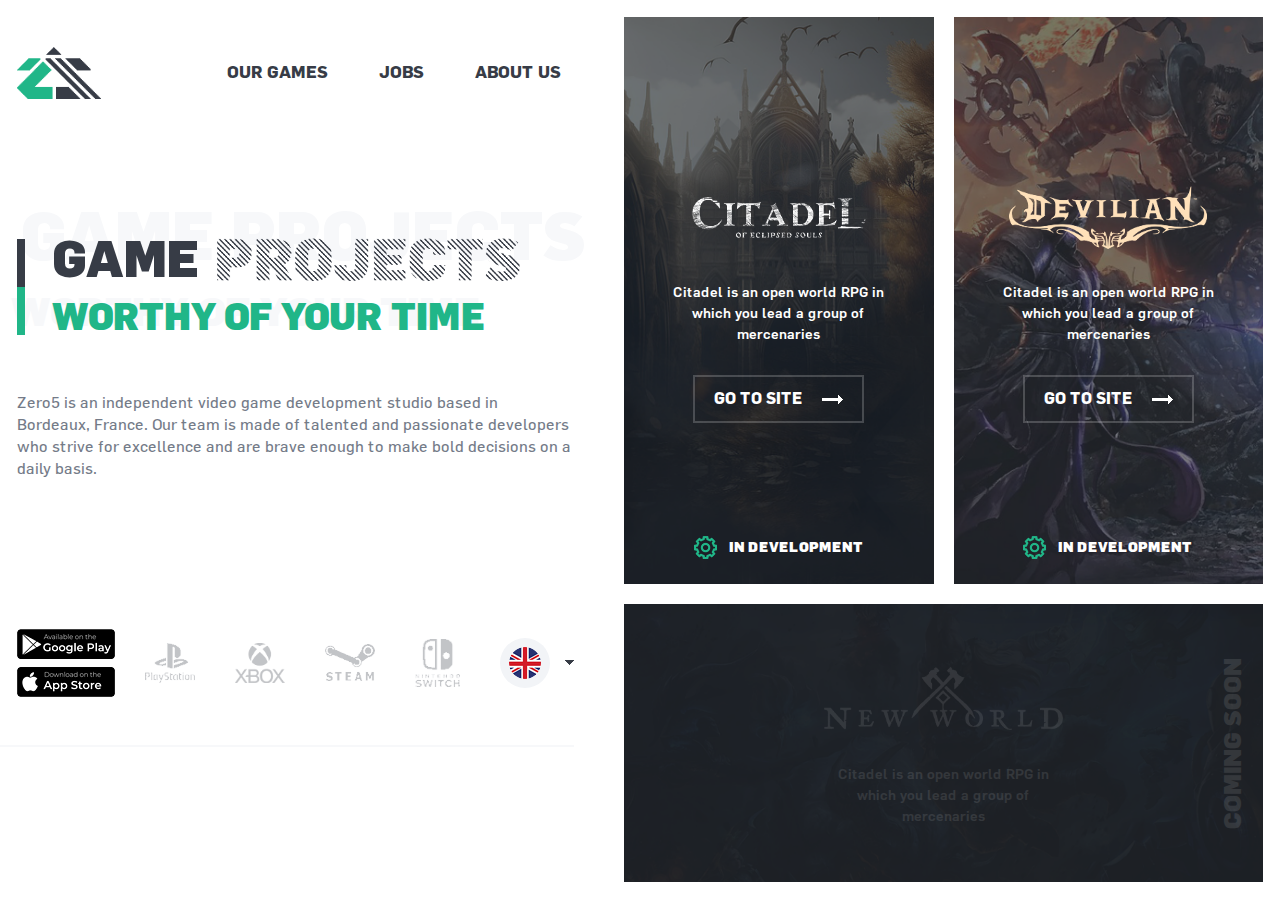
==== index.html @ 0ded73d8 "Add files via upload" ====
<!DOCTYPE html>
<html lang="en">
  <head>
    <meta charset="UTF-8" />
    <meta http-equiv="X-UA-Compatible" content="IE=edge" />
    <meta name="viewport" content="width=device-width, initial-scale=1.0" />
    <title></title>
    <!-- styles -->
    <link rel="stylesheet" href="css/style.css" />
  </head>

  <body>
    <div class="content">
      <div class="container">
        <div class="content__wrapper d-flex">
          <div class="content__left">
            <header class="header">
              <div class="header__wrapper d-flex">
                <a href="/" class="header-logo">
                  <img src="img/logo.png" alt="logo" />
                </a>
                <div class="header__nav d-flex">
                  <a href="about.html" class="header-nav__item">Our games</a>
                  <a href="work.html" class="header-nav__item">Jobs</a>
                  <a href="work-inner.html" class="header-nav__item"
                    >About us</a
                  >
                </div>
              </div>
            </header>
            <section class="preview">
              <div class="preview-top__box">
                <div class="preview-top">
                  <div class="preview__title d-flex">
                    Game <img src="img/preview-title.png" alt="title" />
                  </div>
                  <div class="previews__subtitle">worthy of your time</div>
                </div>
                <p class="preview__text">
                  Zero5 is an independent video game development studio based in
                  Bordeaux, France. Our team is made of talented and passionate
                  developers who strive for excellence and are brave enough to
                  make bold decisions on a daily basis.
                </p>
              </div>

              <div class="preview__footer">
                <div class="preview-footer__left">
                  <div class="preview-footer-left__box">
                    <div class="preview-footer-left__gi pflgi">
                      <a href="#" class="pflgi__item">
                        <img src="img/preview-footer-av-1.png" alt="img" />
                      </a>
                      <a href="#" class="pflgi__item">
                        <img src="img/preview-footer-av-2.png" alt="img" />
                      </a>
                    </div>
                    <div class="preview-footer-left-available__other pflao">
                      <a href="#" class="pflao__item">
                        <img src="img/preview-footer__item-1.png" alt="item" />
                      </a>
                      <a href="#" class="pflao__item">
                        <img src="img/preview-footer__item-2.png" alt="item" />
                      </a>
                      <a href="#" class="pflao__item">
                        <img src="img/preview-footer__item-3.png" alt="item" />
                      </a>
                      <a href="#" class="pflao__item">
                        <img src="img/preview-footer__item-4.png" alt="item" />
                      </a>
                    </div>
                  </div>

                  <div class="preview-footer-left__lang">
                    <div class="pfll__main d-flex">
                      <div class="pfll-main__flag">
                        <img src="img/lang.png" alt="lang" />
                      </div>
                      <div class="pfll-main__angle">
                        <img src="img/angle.png" alt="angle" />
                      </div>
                    </div>
                    <div class="pfll__dropdown">
                      <a
                        href="index-ru.html"
                        class="pfll-dropdown__item d-flex"
                      >
                        <div class="pfll-main__flag">
                          <img src="img/ru.png" alt="lang" />
                        </div>
                        <div class="pfll-main__text">RU</div>
                      </a>
                    </div>
                  </div>
                </div>
              </div>
            </section>
          </div>
          <div class="content__right">
            <div class="content-right__main">
              <!-- item -->
              <div class="content-right-main__item">
                <div class="content-right__top d-flex">
                  <div class="content-right-top__item">
                    <div class="crti__back">
                      <img src="img/crti-back-1.png" alt="back" />
                    </div>
                    <div class="crti__content">
                      <div class="crti__logo">
                        <img src="img/crti-logo-1.png" alt="logo" />
                      </div>
                      <p class="crti__text">
                        Citadel is an open world RPG in which you lead a group
                        of mercenaries
                      </p>
                      <a href="#" class="crti__btn d-flex">
                        <div class="crti-btn__text">go to site</div>
                        <div class="crti-btn__angle">
                          <img src="img/angle-crti.png" alt="angle" />
                        </div>
                      </a>
                      <div class="crti__development d-flex">
                        <div class="crti-development__icon">
                          <img src="img/development-icon.png" alt="icon" />
                        </div>
                        <div class="crti-development__text">IN DEVELOPMENT</div>
                      </div>
                    </div>
                  </div>
                  <div class="content-right-top__item">
                    <div class="crti__back">
                      <img src="img/crti-back-2.png" alt="back" />
                    </div>
                    <div class="crti__content">
                      <div class="crti__logo">
                        <img src="img/crti-logo-2.png" alt="logo" />
                      </div>
                      <p class="crti__text">
                        Citadel is an open world RPG in which you lead a group
                        of mercenaries
                      </p>
                      <a href="#" class="crti__btn d-flex">
                        <div class="crti-btn__text">go to site</div>
                        <div class="crti-btn__angle">
                          <img src="img/angle-crti.png" alt="angle" />
                        </div>
                      </a>
                      <div class="crti__development d-flex">
                        <div class="crti-development__icon">
                          <img src="img/development-icon.png" alt="icon" />
                        </div>
                        <div class="crti-development__text">IN DEVELOPMENT</div>
                      </div>
                    </div>
                  </div>
                </div>
                <div class="content-right__bottom">
                  <div class="content-right-top__item soon">
                    <div class="crti__back">
                      <img src="img/crti-back-3.png" alt="back" />
                    </div>
                    <div class="crti__content">
                      <div class="crti__logo">
                        <img src="img/crti-logo-3.png" alt="logo" />
                      </div>
                      <p class="crti__text">
                        Citadel is an open world RPG in which you lead a group
                        of mercenaries
                      </p>
                      <div class="crti__soon">COMING SOON</div>
                    </div>
                  </div>
                </div>
              </div>
            </div>
          </div>
        </div>
      </div>
    </div>

    <!-- jquery -->
    <script
      src="https://code.jquery.com/jquery-3.6.4.min.js"
      integrity="sha256-oP6HI9z1XaZNBrJURtCoUT5SUnxFr8s3BzRl+cbzUq8="
      crossorigin="anonymous"
    ></script>
    <!-- scripts -->
    <script src="js/script.js"></script>
  </body>
</html>
---- css/style.css ----
/* BASIC SETTINGS */
/* fonts */
@font-face {
  font-family: "Flama";
  src: url("../fonts/Flama.eot");
  src: url("../fonts/Flama.eot?#iefix") format("embedded-opentype"),
    url("../fonts/Flama.woff2") format("woff2"),
    url("Flama.woff") format("woff"),
    url("../fonts/Flama.ttf") format("truetype"),
    url("Flama.svg#Flama") format("svg");
  font-weight: normal;
  font-style: normal;
  font-display: swap;
}

@font-face {
  font-family: "Flama";
  src: url("../fonts/Flama-Medium.eot");
  src: url("../fonts/Flama-Medium.eot?#iefix") format("embedded-opentype"),
    url("../fonts/Flama-Medium.woff2") format("woff2"),
    url("../fonts/Flama-Medium.woff") format("woff"),
    url("../fonts/Flama-Medium.ttf") format("truetype"),
    url("../fonts/Flama-Medium.svg#Flama-Medium") format("svg");
  font-weight: 500;
  font-style: normal;
  font-display: swap;
}

@font-face {
  font-family: "Flama";
  src: url("../fonts/Flama-Bold.eot");
  src: url("../fonts/Flama-Bold.eot?#iefix") format("embedded-opentype"),
    url("../fonts/Flama-Bold.woff2") format("woff2"),
    url("../fonts/Flama-Bold.woff") format("woff"),
    url("../fonts/Flama-Bold.ttf") format("truetype"),
    url("../fonts/Flama-Bold.svg#Flama-Bold") format("svg");
  font-weight: bold;
  font-style: normal;
  font-display: swap;
}
@font-face {
  font-family: "Flama";
  src: url("../fonts/FlamaBlack.eot");
  src: url("../fonts/FlamaBlack.eot?#iefix") format("embedded-opentype"),
    url("../fonts/FlamaBlack.woff2") format("woff2"),
    url("../fonts/FlamaBlack.woff") format("woff"),
    url("../fonts/FlamaBlack.ttf") format("truetype"),
    url("../fonts/FlamaBlack.svg#FlamaBlack") format("svg");
  font-weight: 900;
  font-style: normal;
  font-display: swap;
}

html {
  -webkit-box-sizing: border-box;
  -moz-box-sizing: border-box;
  box-sizing: border-box;
}
input::placeholder {
  transition: 250ms ease all;
}
input:focus::placeholder {
  opacity: 0;
}
html,
body {
  font-size: 100%;
  -ms-text-size-adjust: 100%;
  -moz-text-size-adjust: 100%;
  -webkit-text-size-adjust: 100%;
  font-size: 14px;
  line-height: 1;
  font-family: "Flama", sans-serif;
  font-weight: 400;
  background: #ffffff;
  overflow-x: hidden;
}
body {
  height: fit-content;
  width: 100%;
  overflow-y: hidden;
}
*,
*:before,
*:after {
  -webkit-box-sizing: inherit;
  -moz-box-sizing: inherit;
  box-sizing: inherit;
  padding: 0;
  margin: 0;
  border: 0;
}

:focus,
a:focus,
a:active :active {
  outline: none;
}

nav,
footer,
header,
aside {
  display: block;
}

input,
button,
textarea {
  font-family: inherit;
}

input::-ms-clear {
  display: none;
}

button {
  cursor: pointer;
}

button::-moz-focus-inner {
  padding: 0;
  border: 0;
}

img {
  display: block;
  vertical-align: top;
}

a {
  display: block;
}

a,
a:visited {
  text-decoration: none;
}

a:hover {
  text-decoration: none;
}

ul li {
  list-style: none;
}

h1,
h2,
h3,
h4,
h5,
h6 {
  font-size: inherit;
  font-weight: 400;
}

.d-flex {
  display: -webkit-box;
  display: -webkit-flex;
  display: -ms-flexbox;
  display: flex;
}
.container {
  width: 100%;
  padding: 17px 0px 17px 102px;
  margin: 0 auto;
}
.content__left {
  padding: 70px 0 80px;
  width: 50%;
}
.content__right {
  width: 50%;
  padding-right: 17px;
}
.content__wrapper {
  justify-content: space-between;
  gap: 100px;
}
.header__wrapper {
  align-items: center;
  justify-content: space-between;
}
.header__nav {
  gap: 35px;
}
.header-nav__item {
  padding: 15px 18px;
  font-weight: 700;
  color: #373c46;
  position: relative;
  font-size: 20px;
  transition: 250ms ease all;
  text-transform: uppercase;
}
.header-nav__item:hover {
  color: #20b688;
}
.preview-top__box {
  margin-top: 190px;
  margin-bottom: 250px;
}
.preview__title {
  font-weight: 900;
  color: #373c46;
  font-size: 86px;
  text-transform: uppercase;
  align-items: center;
  gap: 30px;
  line-height: 86px;
  position: relative;
  z-index: 2;
}
.preview {
  position: relative;
}
.preview::after {
  content: "";
  bottom: -75px;
  position: absolute;
  right: 0;
  width: 1000%;
  height: 2px;
  background: #f7f8fa;
}
.content-right__main {
  height: 100%;
}
.content-right-main__item {
  height: 100%;
}
.pfll__main {
  align-items: center;
  gap: 15px;
  cursor: pointer;
}
.pfll-main__flag {
  width: 50px;
  height: 50px;
  border-radius: 100px;
  background: #f2f4f7;
  display: flex;
  justify-content: center;
  align-items: center;
  cursor: pointer;
}
/* width */
::-webkit-scrollbar {
  width: 5px;
  height: 5px;
}

/* Track */
::-webkit-scrollbar-track {
  background: #20b688;
}

/* Handle */
::-webkit-scrollbar-thumb {
  background: #373c46;
}

.pfll-main__flag img {
  width: 32px;
  height: 32px;
  border-radius: 100px;
  overflow: hidden;
}

.pfll-dropdown__item .pfll-main__flag {
  width: 32px;
  height: 32px;
  background: transparent;
}
.pfll__main.active .pfll-main__angle img {
  transform: rotate(180deg);
}
.pfll-main__angle img {
  transition: 250ms ease all;
}
.pfll__dropdown {
  transition: 250ms ease all;
  transform: translateY(10px);
  opacity: 0;
  visibility: hidden;
}
.pfll__dropdown.active {
  visibility: visible;
  opacity: 1;
  transform: translateY(0);
}
.pfll-dropdown__item {
  padding: 10px 8px;
  align-items: center;
  gap: 16px;
  transition: 250ms ease all;
}
.pfll-dropdown__item:hover {
  color: #20b688;
}
.pfll-main__text {
  font-weight: 700;
  font-size: 17px;
}
.preview-footer-left__lang {
  position: relative;
}
.pfll__dropdown {
  position: absolute;
  bottom: 110%;
}
.content-right__top {
  justify-content: space-between;
}
.preview-footer-left__box {
  display: flex;
  align-items: center;
  gap: 60px;
}
.crti__content {
  position: absolute;
  width: 100%;
  height: 100%;
  left: 0;
  top: 0;
  z-index: 1;
  display: flex;
  flex-direction: column;
  justify-content: center;
  align-items: center;
  text-align: center;
}
.content-right-top__item {
  position: relative;
  width: calc(50% - 10px);
  height: 100%;
}
.content-right-top__item::after {
  content: "";
  width: 100%;
  height: 100%;
  position: absolute;
  top: 0;
  left: 0;
  background: rgb(0 0 0 / 20%);
  opacity: 0;
  visibility: hidden;
  transition: 250ms ease all;
}
.crti__btn {
  padding: 20px 25px;
  border: 2px solid rgb(255 255 255 / 20%);
  align-items: center;
  gap: 20px;
  font-weight: 700;
  color: #fff;
  text-transform: uppercase;
  font-size: 18px;
  line-height: 18px;
  transition: 250ms ease all;
}
.content-right-top__item.soon .crti__content {
  opacity: 0.1;
}
.content-right-top__item.soon::after {
  display: none;
}
.crti__soon {
  font-weight: 900;
  font-size: 32px;
  color: #fff;
  position: absolute;
  right: -70px;
  transform: rotate(-90deg);
}
.pflgi__item {
  transition: 250ms ease all;
}
.pflao__item {
  opacity: 0.3;
  transition: 250ms ease all;
}
.pflao__item:hover {
  opacity: 1;
}
.pflgi__item:hover {
  transform: scale(1.1);
}
.pfll__main .pfll-main__flag img {
  transition: 250ms ease all;
}
.pfll__main:hover .pfll-main__flag img {
  width: 35px;
  height: 35px;
}
.pfll__main.active:hover .pfll-main__flag img {
  width: 32px;
  height: 32px;
}
.content-right__bottom .crti__text {
  margin-bottom: 0;
}
.crti__btn:hover {
  background: rgb(255 255 255 / 20%);
  border: 2px solid transparent;
}
.content-right-top__item:hover::after {
  opacity: 1;
  visibility: visible;
}
.crti__development {
  position: absolute;
  align-items: center;
  bottom: 25px;
  gap: 12px;
  font-weight: 900;
  color: #fff;
  font-size: 15px;
}
.crti__logo {
  margin-bottom: 45px;
  height: 100px;
  display: flex;
  align-items: center;
  justify-content: center;
}
.crti__text {
  font-weight: 500;
  line-height: 21px;
  color: #fff;
  max-width: 283px;
  margin-bottom: 58px;
}
.content-right__bottom .content-right-top__item {
  width: 100%;
}
.content-right-main__item:not(:first-child) {
  margin-top: 30px;
}
.content-right__bottom {
  height: calc(33.3% - 10px);
  display: flex;
  flex-direction: column;
  justify-content: flex-end;
  margin-top: 20px;
}
.content__right {
  position: relative;
  z-index: 3;
}
.content-right__top {
  height: calc(66.6% - 10px);
}
.pfll-dropdown__item {
  cursor: pointer;
}
.crti__back img {
  position: absolute;
  width: 100%;
  height: 100%;
  object-fit: cover;
}
.preview-footer-left__gi {
  gap: 8px;
  display: flex;
  flex-direction: column;
}
.preview-footer__left {
  display: flex;
  gap: 60px;
  justify-content: space-between;
  align-items: center;
}
.preview-footer-left-available__other {
  display: flex;
  gap: 60px;
  align-items: center;
}
body {
  height: 100vh;
}
.content,
.container,
.content__wrapper,
.content__left {
  height: 100%;
}
.preview__title::after {
  content: "Game projects";
  font-size: 134px;
  color: #f7f8fa;
  text-wrap: nowrap;
  position: absolute;
  left: 48%;
  transform: translateX(-50%);
  z-index: -1;
  bottom: 50px;
}
.preview__text {
  color: #747b88;
  font-size: 16px;
  max-width: 646px;
  line-height: 22px;
  margin-top: 57px;
}
.previews__subtitle {
  position: relative;
  z-index: 1;
}
.previews__subtitle::after {
  content: "worthy of your time";
  font-size: 80px;
  color: #f7f8fa;
  text-wrap: nowrap;
  position: absolute;
  left: 37%;
  text-transform: uppercase;
  transform: translateX(-50%);
  z-index: -1;
  bottom: 5px;
}
.preview-top {
  padding-left: 45px;
  position: relative;
}
.preview-top::after,
.preview-top::before {
  content: "";
  width: 8px;
  height: 41%;
  background: #373c46;
  position: absolute;
  z-index: 3;
  left: 0;
  top: 9%;
}
.preview-top::before {
  background: #20b688;
  bottom: 9%;
  top: unset;
}
.preview__title img {
  position: relative;
  top: 2px;
}
.previews__subtitle {
  color: #20b688;
  font-weight: 900;
  text-transform: uppercase;
  font-size: 50px;
  line-height: 67px;
}
.header-nav__item::after {
  content: "";
  position: absolute;
  width: 0;
  height: 3px;
  left: 50%;
  transition: 250ms ease all;
  bottom: 0;
  background: #20b688;
}
.header-nav__item:hover::after {
  left: 0;
  width: 100%;
}
.content-right__about {
  background: #f7f8fa;
  height: 100%;
  overflow-y: auto;
  overflow-x: hidden;
  padding: 50px;
}
.crat-title__text {
  color: #373c46;
  font-weight: 900;
  font-size: 36px;
  text-transform: uppercase;
  line-height: 36px;
}
.crat-title__text span {
  color: #20b688;
}
.crat__title {
  display: flex;
  margin-bottom: 19px;
  justify-content: space-between;
  align-items: center;
}
.crat__img {
  height: 230px;
  width: 100%;
  position: relative;
  margin-bottom: 45px;
}
.crat__img img {
  position: absolute;
  width: 100%;
  height: 100%;
  object-fit: cover;
}
.crat__subtitle {
  font-weight: 500;
  color: #373c46;
  font-size: 18px;
  line-height: 24px;
  margin-bottom: 45px;
}
.crat__text {
  color: #373c46;
  font-size: 18px;
  max-width: 732px;
  line-height: 24px;
}
.crat__item:not(:first-child) {
  margin-top: 50px;
}
.crat__list {
  flex-direction: column;
  gap: 20px;
}
.crat-list__item span {
  color: #20b688;
}
.crat-img__list {
  display: grid;
  margin-bottom: 45px;
  grid-template-columns: repeat(3, calc(33.3% - 42px));
  justify-content: space-between;
}
.crat-img-list__item {
  height: 350px;
  position: relative;
}
.crat-img-list__item img {
  width: 100%;
  height: 100%;
  position: absolute;
  left: 0;
  top: 0;
  object-fit: cover;
}
.crat__item .crat__text:not(:first-child) {
  margin-top: 25px;
}
.crat-list__item {
  font-weight: 500;
  line-height: 24px;
  color: #373c46;
  font-size: 16px;
}
.crw__banner {
  width: 100%;
  height: 300px;
  position: relative;
}
.crw-banner__back img {
  width: 100%;
  height: 100%;
  position: absolute;
  object-fit: cover;
  left: 0;
  top: 0;
}
.crw-banner__content {
  position: relative;
  width: 100%;
  height: 100%;
  display: flex;
  flex-direction: column;
  justify-content: center;
  align-items: center;
  text-align: center;
  gap: 10px;
}
.crw-banner__title {
  font-weight: 900;
  color: #f7f8fa;
  font-size: 53px;
  text-transform: uppercase;
}
.crw-banner__text {
  font-weight: 500;
  font-size: 17px;
  color: #f7f8fa;
}

.content-right__work {
  background: #f7f8fa;
  overflow-x: hidden;
  overflow-y: auto;
  height: 100%;
}
.crw__content {
  padding: 25px;
}
.crwc-list__item {
  border: 3px solid #f1f2f5;
  padding: 25px 25px 25px 30px;
  display: flex;
  transition: 350ms ease all;
  gap: 17px;
}
.crwc-list__item:hover {
  border: 3px solid #20b688;
  border-bottom: 3px solid #f1f2f5;
}
.crwc-list__item:hover .crwc-list-item__icon img:nth-child(1) {
  opacity: 0;
}
.crwc-list__item:hover .crwc-list-item__icon img:nth-child(2) {
  opacity: 1;
}
.crwc-list__item:hover .crwclit__title {
  color: #20b688;
}
.crwc-list__item:last-child:hover {
  border: 3px solid #20b688;
  border-bottom: 3px solid #f1f2f5;
}
.crwc-list-item__icon {
  position: relative;
}
.crwc-list-item__icon img {
  width: 39px;
  transition: 350ms ease all;
}
.crwc-list-item__icon img:nth-child(2) {
  opacity: 0;
  position: absolute;
  top: 0;
  left: 0;
}
.crwclit__text {
  max-width: 610px;
  color: #373c46;
  font-size: 16px;
  margin-top: 5px;
}
.crwclit__title {
  transition: 350ms ease all;
  font-weight: 700;
  font-size: 19px;
  color: #373c46;
  line-height: 26px;
  margin-top: 6px;
}
.crwc-list__item:not(:first-child) {
  border-bottom: 0;
}
.crwc-list__item:first-child {
  border-bottom: 0;
}
.crwc-list__item:last-child {
  border: 3px solid #f1f2f5;
}
.crwc--inner {
  padding: 55px 50px;
}
.crwc-info__icon img {
  width: 45px;
}
.crwc__info {
  gap: 20px;
}
.crwc-info-content__title {
  font-weight: 700;
  color: #20b688;
  font-size: 23px;
  margin-top: 10px;
  margin-bottom: 29px;
}
.crwc-info-content__apply {
  font-weight: 500;
  color: #373c46;
  font-size: 16px;
  margin-bottom: 15px;
}
.crwc-info-content__apply a {
  color: #20b688;
  font-weight: 700;
}
.crwc-info-content__apply {
  gap: 4px;
}
.crwc-info-content__info {
  font-weight: 500;
  color: #373c46;
  font-size: 16px;
  margin-top: 15px;
  line-height: 23px;
}
.crwc-info-content__btn {
  font-weight: 900;
  color: #fff;
  font-size: 19px;
  display: flex;
  align-items: center;
  justify-content: center;
  width: fit-content;
  margin-top: 65px;
  gap: 20px;
  background: #20b688;
  transition: 250ms ease all;
  padding: 25px 30px;
  text-transform: uppercase;
}
.pfll-main__text {
  color: #373c46;
}
.content-ru .preview__title::after {
  content: "Игровые проекты";
}
.crwc-info-content__btn:hover {
  transform: scale(1.03);
}
.content-ru .previews__subtitle::after {
  content: "достойные вашего времени";
}
.content-ru .preview__title {
  font-size: 72px;
}
.content-ru .previews__subtitle {
  font-size: 44px;
}
.content-ru .crw-banner__title {
  font-size: 30px;
  width: 95%;
  line-height: 40px;
}
@media screen and (max-width: 2000px) {
  .content-ru .preview__title {
    font-size: 64px;
  }
  .content-ru .previews__subtitle {
    font-size: 37px;
  }
  .content-ru .previews__subtitle::after {
    font-size: 45px;
    left: 43%;
  }
  .content-ru .preview__title::after {
    font-size: 74px;
    content: "Игровые проекты";
    left: 45%;
    bottom: 30px;
  }
}
/* BASIC SETTINGS END*/
@media screen and (max-width: 1800px) {
  .container {
    padding: 17px 0px 17px 80px;
  }
  .content__left {
    padding: 60px 0 70px;
  }
  .header-logo img {
    width: 94px;
  }
  .header__nav {
    gap: 33px;
  }
  .preview__title {
    font-size: 73px;
  }
  .preview__title img {
    width: 405px;
  }
  .crti__logo img {
    width: 90%;
  }
  .crti__logo {
    margin-bottom: 35px;
  }
  .crti__text {
    margin-bottom: 45px;
  }
  .crti__btn {
    padding: 18px 23px;
    font-size: 17px;
  }
  .crti__soon {
    font-size: 30px;
  }
  .preview__title::after {
    font-size: 113px;
    bottom: 45px;
  }
  .previews__subtitle::after {
    font-size: 68px;
  }
  .previews__subtitle {
    font-size: 47px;
  }
  .preview-top__box {
    margin-top: 170px;
    margin-bottom: 230px;
  }
  .content__wrapper {
    gap: 80px;
  }
  .content__left {
    width: 45%;
  }
  .content__right {
    width: 55%;
  }
  .content-right__about {
    padding: 46px;
  }
  .crat-title__text {
    font-size: 35px;
  }
  .crati-title__logo img {
    width: 64px;
  }
  .crat__subtitle {
    margin-bottom: 43px;
  }
  .crat-img__list {
    grid-template-columns: repeat(3, calc(33.3% - 38px));
  }
  .crwc--inner {
    padding: 50px 45px;
  }
  .crwc-info-content__btn {
    margin-top: 60px;
  }
  .content-ru .preview__title {
    font-size: 53px;
  }
  .content-ru .previews__subtitle {
    font-size: 31px;
  }
  .content-ru .preview__title::after {
    font-size: 62px;
  }
  .content-ru .previews__subtitle::after {
    font-size: 38px;
  }
}
@media screen and (max-width: 1600px) {
  .container {
    padding: 17px 0px 17px 40px;
  }
  .content__left {
    padding: 40px 0;
  }
  .header-logo img {
    width: 84px;
  }
  .header-nav__item {
    font-size: 18px;
    padding: 13px 16px;
  }
  .header__nav {
    gap: 28px;
  }
  .preview__title {
    font-size: 56px;
    gap: 20px;
  }
  .preview__title::after {
    font-size: 84px;
    bottom: 33px;
  }
  .preview-top {
    padding-left: 35px;
  }
  .previews__subtitle {
    font-size: 43px;
    line-height: 60px;
  }
  .preview__text {
    margin-top: 45px;
  }
  .preview__text {
    max-width: 560px;
  }
  .previews__subtitle::after {
    font-size: 50px;
  }
  .pflao__item img {
    width: 50px;
  }
  .pflao__item:nth-child(4) img {
    width: 45px;
  }
  .preview-footer-left__box {
    gap: 40px;
  }
  .preview-footer__left {
    gap: 40px;
  }
  .preview-footer-left-available__other {
    gap: 40px;
  }
  .preview__title img {
    width: 321px;
  }
  .preview-top__box {
    margin-top: 150px;
    margin-bottom: 180px;
  }
  .content-right__about {
    padding: 40px;
  }
  .crat-title__text {
    font-size: 33px;
  }
  .crat__title {
    margin-bottom: 16px;
  }
  .crat__subtitle {
    margin-bottom: 40px;
  }
  .crat__img {
    height: 215px;
  }
  .crat__list {
    gap: 18px;
  }
  .crat-img__list {
    grid-template-columns: repeat(3, calc(33.3% - 30px));
  }
  .crat__text {
    line-height: 23px;
  }
  .crwc-list__item {
    padding: 20px 20px 20px 25px;
  }
  .crwc-list-item__icon img {
    width: 36px;
  }
  .crwclit__title {
    margin-top: 3px;
  }
  .crw-banner__title {
    font-size: 47px;
  }
  .crw-banner__text {
    font-size: 16px;
    max-width: 550px;
  }
  .crwc--inner {
    padding: 40px 35px;
  }
  .crwc-info__icon img {
    width: 40px;
  }
  .crwc-info-content__title {
    font-size: 22px;
  }
  .crwc-info-content__info {
    margin-top: 14px;
  }
  .crwc-info-content__btn {
    margin-top: 40px;
    font-size: 18px;
    padding: 22px 27px;
  }
  .content-ru .preview__title {
    font-size: 46px;
    line-height: 60px;
  }
  .content-ru .previews__subtitle {
    font-size: 29px;
  }
}
@media screen and (max-width: 1400px) {
  .container {
    padding: 17px 0px 17px 17px;
  }
  .content__left {
    padding: 30px 0;
  }
  .header__nav {
    gap: 25px;
  }
  .header-nav__item {
    font-size: 17px;
    padding: 11px 13px;
  }
  .preview-top__box {
    margin-top: 130px;
    margin-bottom: 150px;
  }
  .preview__title {
    font-size: 50px;
    gap: 18px;
    line-height: 57px;
  }
  .previews__subtitle::after {
    font-size: 40px;
  }
  .preview-footer-left__box {
    gap: 30px;
  }
  .preview::after {
    bottom: -50px;
  }
  .content__wrapper {
    gap: 50px;
  }
  .crti__logo {
    height: 80px;
    margin-bottom: 25px;
  }
  .crti__text {
    margin-bottom: 30px;
  }
  .crti__btn {
    padding: 13px 19px;
    font-size: 16px;
  }
  .crti__development {
    font-size: 14px;
  }
  .crti__soon {
    font-size: 24px;
    right: -54px;
  }
  .crti__text {
    max-width: 248px;
  }
  .crti__logo img {
    width: 70%;
  }
  .preview__title img {
    width: 303px;
  }
  .preview__title::after {
    font-size: 66px;
    bottom: 23px;
  }
  .previews__subtitle {
    font-size: 37px;
  }
  .content-right__about {
    padding: 35px;
  }
  .crat-title__text {
    font-size: 31px;
  }
  .crati-title__logo img {
    width: 55px;
  }
  .crat__title {
    margin-bottom: 14px;
  }
  .crat__subtitle {
    margin-bottom: 30px;
  }
  .crat__img {
    height: 200px;
    margin-bottom: 35px;
  }
  .crat-img__list {
    margin-bottom: 35px;
  }
  .crat__text {
    font-size: 16px;
  }
  .crat__item .crat__text:not(:first-child) {
    margin-top: 20px;
  }
  .crat-img__list {
    grid-template-columns: repeat(3, calc(33.3% - 15px));
  }
  .crw-banner__title {
    font-size: 43px;
  }
  .crw__banner {
    height: 250px;
  }
  .crw-banner__text {
    max-width: 523px;
  }
  .crw__content {
    padding: 20px;
  }
  .content-ru .preview__title {
    font-size: 42px;
    line-height: 57px;
  }
  .content-ru .previews__subtitle {
    font-size: 25px;
  }
  .content-ru .preview__title::after {
    font-size: 46px;
    bottom: 18px;
  }
  .content-ru .previews__subtitle::after {
    font-size: 28px;
  }
}
@media screen and (max-width: 1200px) {
  .header-logo img {
    width: 70px;
  }
  .header-nav__item {
    font-size: 15px;
    padding: 12px 7px;
  }
  .preview__title {
    font-size: 43px;
    gap: 15px;
    line-height: 54px;
  }
  .preview__title img {
    width: 241px;
  }
  .previews__subtitle {
    font-size: 31px;
  }
  .preview__title::after {
    font-size: 56px;
    bottom: 19px;
  }
  .previews__subtitle::after {
    font-size: 33px;
  }
  .preview__text {
    margin-top: 35px;
  }
  .preview-top__box {
    margin-top: 80px;
    margin-bottom: 90px;
  }
  .preview-footer-left__box {
    gap: 20px;
  }
  .content__left {
    overflow: auto;
  }
  .content__left {
    overflow-x: hidden;
  }
  .content__left::-webkit-scrollbar {
    width: 0;
  }
  .content__left {
    padding-bottom: 0;
  }
  .preview-footer-left__box {
    flex-wrap: wrap;
  }
  .preview-footer-left__gi {
    flex-direction: row;
  }
  .preview-footer__left {
    align-items: flex-end;
  }
  .preview::after {
    bottom: -30px;
  }
  .preview-footer-left-available__other {
    gap: 30px;
  }
  .pfll__main .pfll-main__flag img,
  .pfll-main__flag img {
    width: 26px;
    height: 26px;
  }
  .pfll-dropdown__item {
    padding: 7px 4px;
  }
  .pfll-dropdown__item {
    gap: 11px;
  }
  .pfll-main__flag {
    width: 40px;
    height: 40px;
  }
  .pfll__main:hover .pfll-main__flag img {
    width: 28px;
    height: 28px;
  }
  .crti__text {
    max-width: 200px;
    font-size: 15px;
    line-height: 20px;
    margin-bottom: 25px;
  }
  .crti__logo img {
    width: 65%;
  }
  .crti__development {
    bottom: 15px;
  }
  .crti__logo {
    height: 56px;
    margin-bottom: 20px;
  }
  .content-right__bottom .crti__text {
    max-width: 260px;
  }
  .crti__soon {
    font-size: 19px;
    right: -43px;
  }
  .crti__soon {
    font-size: 19px;
    right: -43px;
    bottom: 50%;
    transform: translateY(25%) rotate(-90deg);
  }
  .content__left {
    padding: 20px 0;
  }
  .crat-title__text {
    font-size: 29px;
  }
  .crat__img {
    height: 180px;
  }
  .crat__item:not(:first-child) {
    margin-top: 40px;
  }
  .crw__banner {
    height: 220px;
  }
  .crwclit__title {
    font-size: 18px;
  }
  .crw-banner__title {
    font-size: 36px;
  }
  .crw-banner__text {
    max-width: 381px;
    line-height: 20px;
  }
  .content-ru .preview__title {
    font-size: 32px;
    line-height: 40px;
  }
  .content-ru .previews__subtitle {
    font-size: 20px;
    line-height: 30px;
  }
  .content-ru .preview__title::after {
    display: none;
  }
  .content-ru .previews__subtitle::after {
    display: none;
  }
}
@media screen and (max-width: 992px) {
  .content__wrapper {
    flex-direction: column;
  }
  .content__left {
    width: 100%;
    overflow: unset;
    height: fit-content;
  }
  .content__left {
    padding: 0;
  }
  .header__nav {
    gap: 20px;
  }
  body {
    height: unset;
  }
  .content__wrapper {
    justify-content: unset;
  }
  .content__right {
    width: 100%;
  }
  .preview__title::after {
    font-size: 49px;
    bottom: 19px;
    left: 25%;
  }
  .previews__subtitle::after {
    left: 22%;
  }
  .content-right-main__item {
    height: 700px;
  }
  .header-logo img {
    width: 60px;
  }
  .container {
    padding: 15px;
  }
  .preview-footer-left__box {
    gap: 40px;
  }
  .content-ru .preview__title {
    font-size: 40px;
    line-height: 60px;
  }
  .content-ru .previews__subtitle {
    font-size: 25px;
    line-height: 35px;
  }
}
@media screen and (max-width: 768px) {
  .content-right__top {
    height: calc(66.6% - 5px);
    flex-direction: column;
  }
  .crti__logo img {
    width: 50%;
  }
  .crti__logo {
    height: 40px;
    margin-bottom: 10px;
  }
  .content-right__top {
    height: 100%;
  }
  .content-right-top__item,
  .content-right__bottom {
    height: 250px;
  }
  .content-right__top {
    height: unset;
  }
  .content-right-main__item {
    gap: 10px;
  }
  .content-right__top {
    gap: 10px;
  }
  .crti__text {
    max-width: 80%;
  }
  .content-right-top__item {
    position: relative;
    width: calc(100%);
  }
  .content-right-main__item {
    height: unset;
  }
  .content-right__bottom {
    margin-top: 10px;
  }
  .preview__title::after {
    display: none;
  }
  .previews__subtitle::after {
    display: none;
  }
  .crti__content {
    top: -10px;
  }
  .crti__development {
    bottom: 5px;
  }
  .content-right-main__item:not(:first-child) {
    margin-top: 10px;
  }
  .content-right__bottom .crti__text {
    margin-top: 20px;
  }
}
@media screen and (max-width: 576px) {
  .header-nav__item {
    font-size: 14px;
    padding: 10px 3px;
  }
  .crti__soon {
    left: 50%;
    transform: translateX(-50%);
    bottom: 5px;
  }
  .content-ru .preview__title {
    font-size: 30px;
    line-height: 54px;
  }
  .content-ru .previews__subtitle {
    font-size: 23px;
  }
  .header__nav {
    gap: 10px;
  }
  .header-logo img {
    width: 50px;
  }
  .preview-top__box {
    margin-top: 50px;
    margin-bottom: 50px;
  }
  .preview__title {
    font-size: 27px;
    gap: 9px;
    line-height: 27px;
  }
  .preview__title img {
    width: 142px;
    top: 1px;
  }
  .crw-banner__title {
    font-size: 28px;
  }
  .crw__banner {
    height: 180px;
  }
  .crw-banner__text {
    max-width: 282px;
    line-height: 20px;
    font-size: 14px;
  }
  .crw__content {
    padding: 10px;
  }
  .crwc-list__item {
    padding: 15px 15px 15px 20px;
    gap: 13px;
  }
  .crwc-list-item__icon img {
    width: 30px;
  }
  .crwclit__title {
    font-size: 16px;
    line-height: 17px;
    margin-bottom: 11px;
  }
  .crwclit__text {
    font-size: 15px;
  }
  .previews__subtitle {
    font-size: 19px;
    line-height: 33px;
  }
  .preview-top {
    padding-left: 15px;
  }
  .preview-top::after,
  .preview-top::before {
    width: 4px;
  }
  .preview__text {
    margin-top: 25px;
    max-width: 100%;
    font-size: 14px;
    line-height: 20px;
  }
  .preview-footer-left__box {
    gap: 20px;
  }
  .pflao__item img {
    width: 40px;
  }
  .pflao__item:nth-child(4) img {
    width: 35px;
  }
  .pfll__main.active:hover .pfll-main__flag img {
    width: 28px;
    height: 28px;
  }
  .crti__text {
    margin-bottom: 15px;
  }
  .crti__btn {
    padding: 9px 16px;
    font-size: 14px;
    gap: 13px;
  }
  .crti-btn__angle img {
    width: 18px;
  }
  .crti-development__icon img {
    width: 20px;
  }
  .crti__soon {
    font-size: 18px;
    right: -43px;
    bottom: 50%;
    transform: translateY(100%) rotate(-90deg);
  }
  .content-right__about {
    padding: 20px;
  }
  .crat-title__text {
    font-size: 24px;
  }
  .crati-title__logo img {
    width: 45px;
  }
  .crat__subtitle {
    font-size: 17px;
    line-height: 22px;
  }
  .crat__img,
  .crat-img-list__item {
    height: 140px;
  }
  .crat-img__list {
    display: flex;
    flex-direction: column;
    gap: 15px;
  }
  .crwc--inner {
    padding: 20px;
  }
  .crwc-info-content__title {
    font-size: 20px;
  }
  .crwc-info-content__info {
    font-size: 15px;
  }
  .crwc-info-content__btn {
    margin-top: 30px;
    font-size: 16px;
    padding: 17px 20px;
  }
  .content-ru .crw-banner__title {
    font-size: 23px;
    width: 95%;
    line-height: 26px;
  }
}
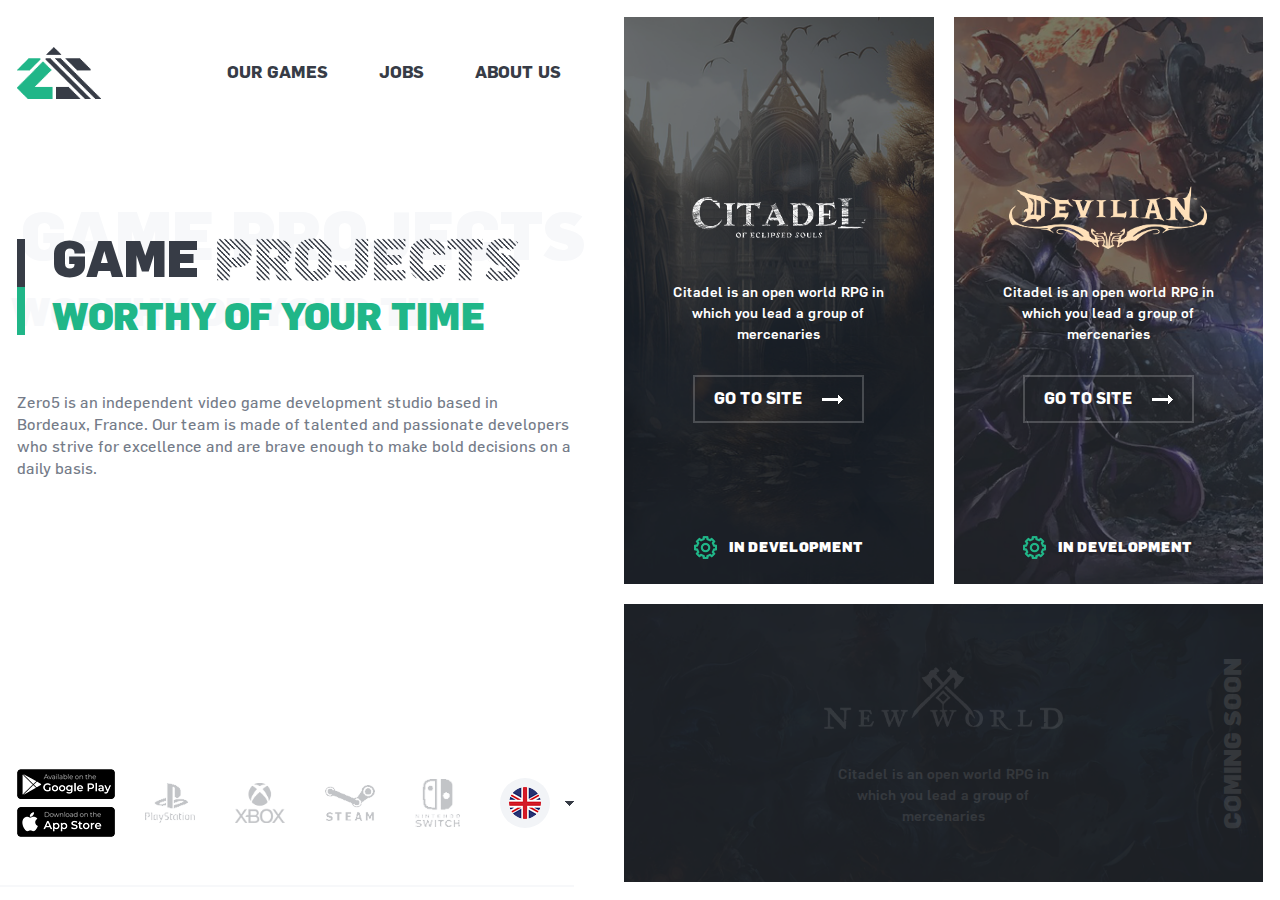
==== commit d8bf91df: "Add files via upload" ====
--- a/index.html
+++ b/index.html
@@ -14,21 +14,19 @@
       <div class="container">
         <div class="content__wrapper d-flex">
           <div class="content__left">
-            <header class="header">
-              <div class="header__wrapper d-flex">
-                <a href="/" class="header-logo">
-                  <img src="img/logo.png" alt="logo" />
-                </a>
-                <div class="header__nav d-flex">
-                  <a href="about.html" class="header-nav__item">Our games</a>
-                  <a href="work.html" class="header-nav__item">Jobs</a>
-                  <a href="work-inner.html" class="header-nav__item"
-                    >About us</a
-                  >
+            <div class="content-left__main--box">
+              <header class="header">
+                <div class="header__wrapper d-flex">
+                  <a href="/" class="header-logo">
+                    <img src="img/logo.png" alt="logo" />
+                  </a>
+                  <div class="header__nav d-flex">
+                    <a href="/" class="header-nav__item">Our games</a>
+                    <a href="work.html" class="header-nav__item">Jobs</a>
+                    <a href="about.html" class="header-nav__item">About us</a>
+                  </div>
                 </div>
-              </div>
-            </header>
-            <section class="preview">
+              </header>
               <div class="preview-top__box">
                 <div class="preview-top">
                   <div class="preview__title d-flex">
@@ -43,7 +41,8 @@
                   make bold decisions on a daily basis.
                 </p>
               </div>
-
+            </div>
+            <section class="preview">
               <div class="preview__footer">
                 <div class="preview-footer__left">
                   <div class="preview-footer-left__box">
--- a/css/style.css
+++ b/css/style.css
@@ -199,7 +199,7 @@
 }
 .preview-top__box {
   margin-top: 190px;
-  margin-bottom: 250px;
+  margin-bottom: 100px;
 }
 .preview__title {
   font-weight: 900;
@@ -829,6 +829,12 @@
   width: 95%;
   line-height: 40px;
 }
+.content__left {
+  max-height: 1000px;
+  display: flex;
+  flex-direction: column;
+  justify-content: space-between;
+}
 @media screen and (max-width: 2000px) {
   .content-ru .preview__title {
     font-size: 64px;
@@ -895,7 +901,7 @@
   }
   .preview-top__box {
     margin-top: 170px;
-    margin-bottom: 230px;
+    margin-bottom: 100px;
   }
   .content__wrapper {
     gap: 80px;
@@ -938,6 +944,9 @@
   }
   .content-ru .previews__subtitle::after {
     font-size: 38px;
+  }
+  .content__left {
+    max-height: 975px;
   }
 }
 @media screen and (max-width: 1600px) {
@@ -1001,7 +1010,7 @@
   }
   .preview-top__box {
     margin-top: 150px;
-    margin-bottom: 180px;
+    margin-bottom: 100px;
   }
   .content-right__about {
     padding: 40px;
@@ -1067,6 +1076,9 @@
   .content-ru .previews__subtitle {
     font-size: 29px;
   }
+  .content__left {
+    max-height: 900px;
+  }
 }
 @media screen and (max-width: 1400px) {
   .container {
@@ -1084,7 +1096,7 @@
   }
   .preview-top__box {
     margin-top: 130px;
-    margin-bottom: 150px;
+    margin-bottom: 100px;
   }
   .preview__title {
     font-size: 50px;
@@ -1193,6 +1205,9 @@
   }
   .content-ru .previews__subtitle::after {
     font-size: 28px;
+  }
+  .content__left {
+    max-height: 850px;
   }
 }
 @media screen and (max-width: 1200px) {
@@ -1345,6 +1360,9 @@
   .content-ru .previews__subtitle::after {
     display: none;
   }
+  .content__left {
+    max-height: 650px;
+  }
 }
 @media screen and (max-width: 992px) {
   .content__wrapper {
